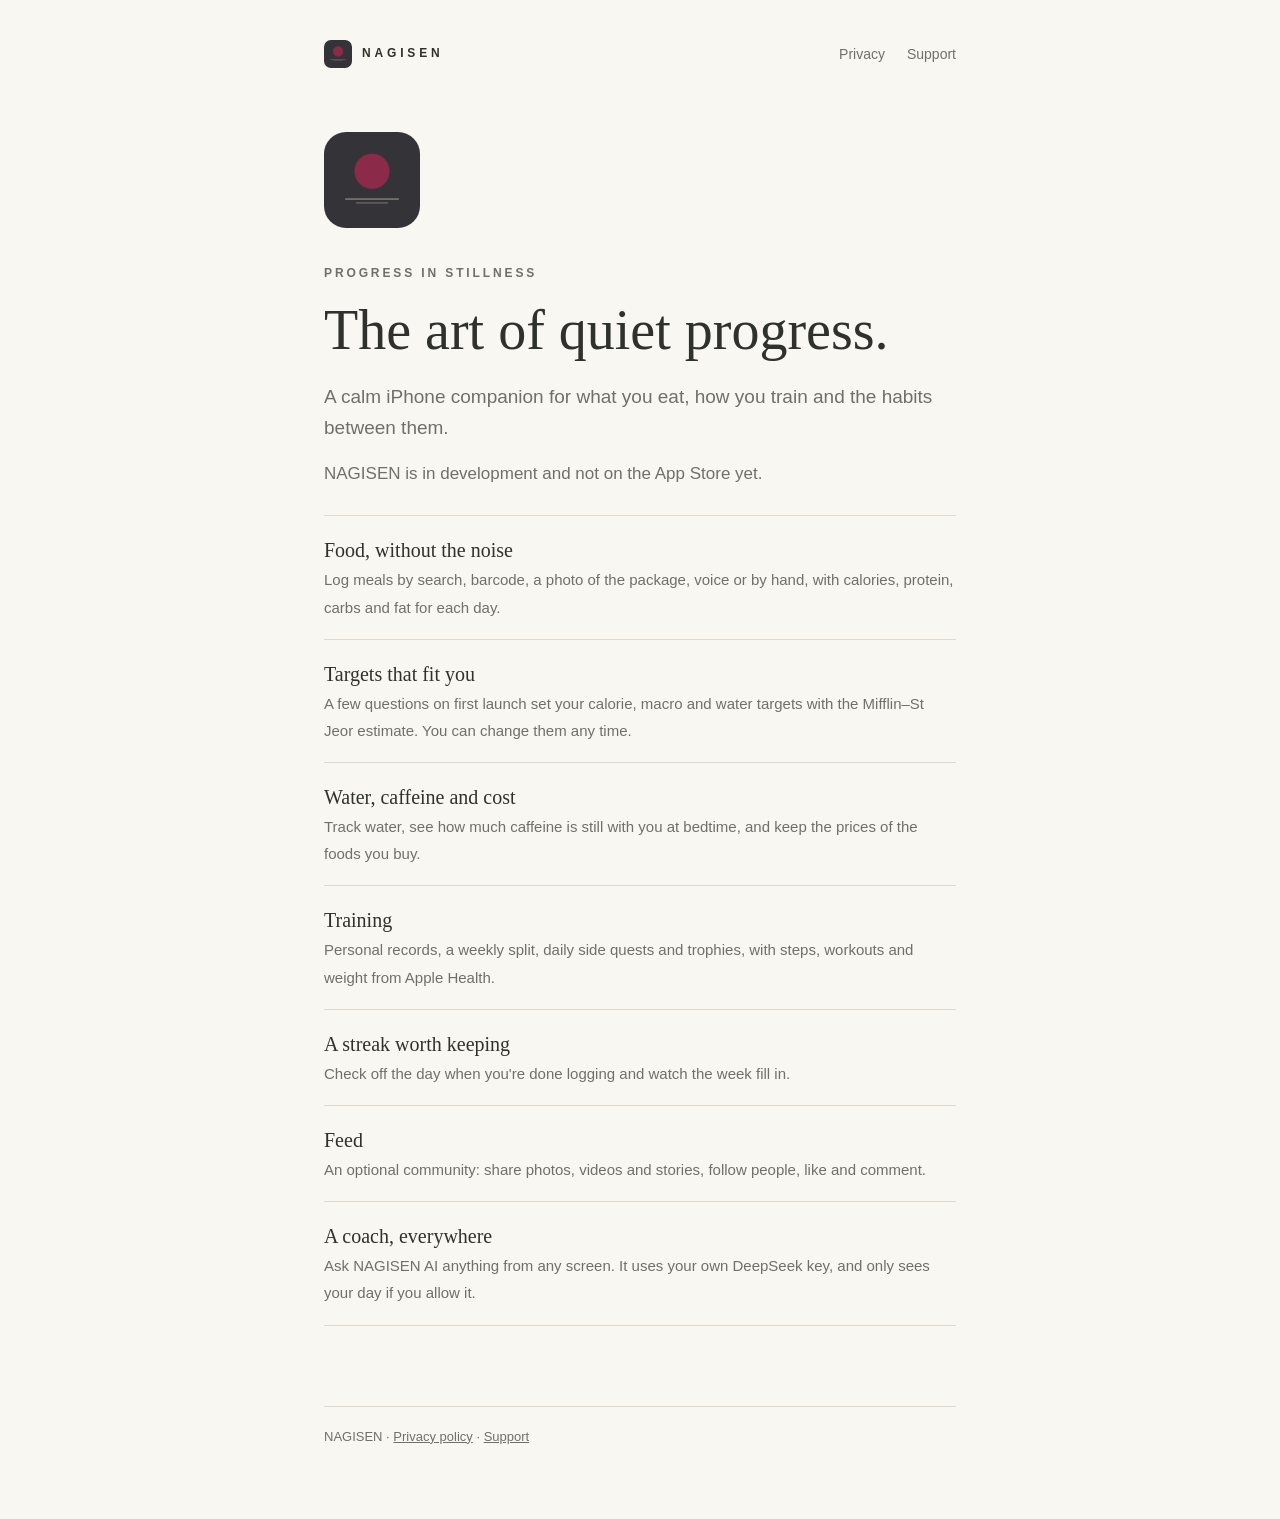
==== docs/index.html @ f02a7890 "Website for GitHub Pages: home, privacy policy, support Also corrects the Apple Health permission te" ====
<!doctype html>
<html lang="en">
<head>
  <meta charset="utf-8">
  <meta name="viewport" content="width=device-width, initial-scale=1">
  <title>NAGISEN</title>
  <meta name="description" content="NAGISEN is a quiet iPhone companion for food, training and the habits between them.">
  <link rel="icon" href="icon.png">
  <link rel="stylesheet" href="style.css">
</head>
<body>
  <div class="page">
    <nav>
      <a class="brand" href="./"><img src="icon.png" alt="">NAGISEN</a>
      <a href="privacy.html">Privacy</a>
      <a href="support.html">Support</a>
    </nav>

    <main>
      <img class="mark" src="icon.png" alt="The NAGISEN mark: a burgundy sun over two horizon lines">
      <p class="kicker">Progress in stillness</p>
      <h1>The art of quiet progress.</h1>
      <p class="lead">A calm iPhone companion for what you eat, how you train and the habits between them.</p>
      <p class="muted">NAGISEN is in development and not on the App Store yet.</p>

      <ul class="features">
        <li><strong>Food, without the noise</strong>
          <span>Log meals by search, barcode, a photo of the package, voice or by hand, with calories, protein, carbs and fat for each day.</span></li>
        <li><strong>Targets that fit you</strong>
          <span>A few questions on first launch set your calorie, macro and water targets with the Mifflin–St Jeor estimate. You can change them any time.</span></li>
        <li><strong>Water, caffeine and cost</strong>
          <span>Track water, see how much caffeine is still with you at bedtime, and keep the prices of the foods you buy.</span></li>
        <li><strong>Training</strong>
          <span>Personal records, a weekly split, daily side quests and trophies, with steps, workouts and weight from Apple Health.</span></li>
        <li><strong>A streak worth keeping</strong>
          <span>Check off the day when you're done logging and watch the week fill in.</span></li>
        <li><strong>Feed</strong>
          <span>An optional community: share photos, videos and stories, follow people, like and comment.</span></li>
        <li><strong>A coach, everywhere</strong>
          <span>Ask NAGISEN AI anything from any screen. It uses your own DeepSeek key, and only sees your day if you allow it.</span></li>
      </ul>
    </main>

    <footer>
      NAGISEN · <a href="privacy.html">Privacy policy</a> · <a href="support.html">Support</a>
    </footer>
  </div>
</body>
</html>
---- docs/style.css ----
:root {
  --paper: #F9F7F2;
  --surface: #FFFCF7;
  --ink: #2F322C;
  --muted: #716F69;
  --line: #E2D9CC;
  --accent: #8B2B49;
  --accent-text: #8B2B49;
}

@media (prefers-color-scheme: dark) {
  :root {
    --paper: #242427;
    --surface: #2C2C30;
    --ink: #F0E8DB;
    --muted: #B8B0A7;
    --line: #3E3D42;
    --accent: #8B2B49;
    --accent-text: #DC90A2;
  }
}

* { box-sizing: border-box; }

html { -webkit-text-size-adjust: 100%; }

body {
  margin: 0;
  background: var(--paper);
  color: var(--ink);
  font: 17px/1.6 -apple-system, BlinkMacSystemFont, "Helvetica Neue", Arial, sans-serif;
}

.page {
  max-width: 680px;
  margin: 0 auto;
  padding: 40px 24px 72px;
}

nav {
  display: flex;
  align-items: center;
  gap: 22px;
  margin-bottom: 64px;
  font-size: 14px;
}

nav .brand {
  display: flex;
  align-items: center;
  gap: 10px;
  margin-right: auto;
  color: var(--ink);
  text-decoration: none;
  font-weight: 600;
  letter-spacing: 0.32em;
  font-size: 12px;
}

nav .brand img { width: 28px; height: 28px; border-radius: 7px; }

nav a { color: var(--muted); text-decoration: none; }
nav a:hover, nav a[aria-current] { color: var(--ink); }

h1, h2, h3 {
  font-family: ui-serif, "New York", Georgia, "Times New Roman", serif;
  font-weight: 400;
  line-height: 1.2;
}

h1 { font-size: clamp(38px, 8vw, 56px); margin: 0 0 18px; }
h2 { font-size: 26px; margin: 52px 0 12px; }
h3 { font-size: 20px; margin: 30px 0 6px; }

.kicker {
  font-size: 12px;
  font-weight: 600;
  letter-spacing: 0.24em;
  text-transform: uppercase;
  color: var(--muted);
  margin: 0 0 14px;
}

.lead { font-size: 19px; color: var(--muted); margin: 0 0 8px; }

p, li { color: var(--ink); }
.muted { color: var(--muted); }

a { color: var(--accent-text); }

.mark {
  display: block;
  width: 96px;
  height: 96px;
  border-radius: 22px;
  margin-bottom: 36px;
}

.features {
  list-style: none;
  padding: 0;
  margin: 28px 0 0;
  border-top: 0.5px solid var(--line);
}

.features li {
  padding: 18px 0;
  border-bottom: 0.5px solid var(--line);
}

.features strong {
  display: block;
  font-family: ui-serif, "New York", Georgia, serif;
  font-weight: 400;
  font-size: 20px;
}

.features span { color: var(--muted); font-size: 15px; }

.panel {
  background: var(--surface);
  border: 0.5px solid var(--line);
  border-radius: 20px;
  padding: 22px 24px;
  margin: 28px 0;
}

ul.plain { padding-left: 20px; }
ul.plain li { margin: 6px 0; }

footer {
  margin-top: 80px;
  padding-top: 20px;
  border-top: 0.5px solid var(--line);
  font-size: 13px;
  color: var(--muted);
}

footer a { color: var(--muted); }
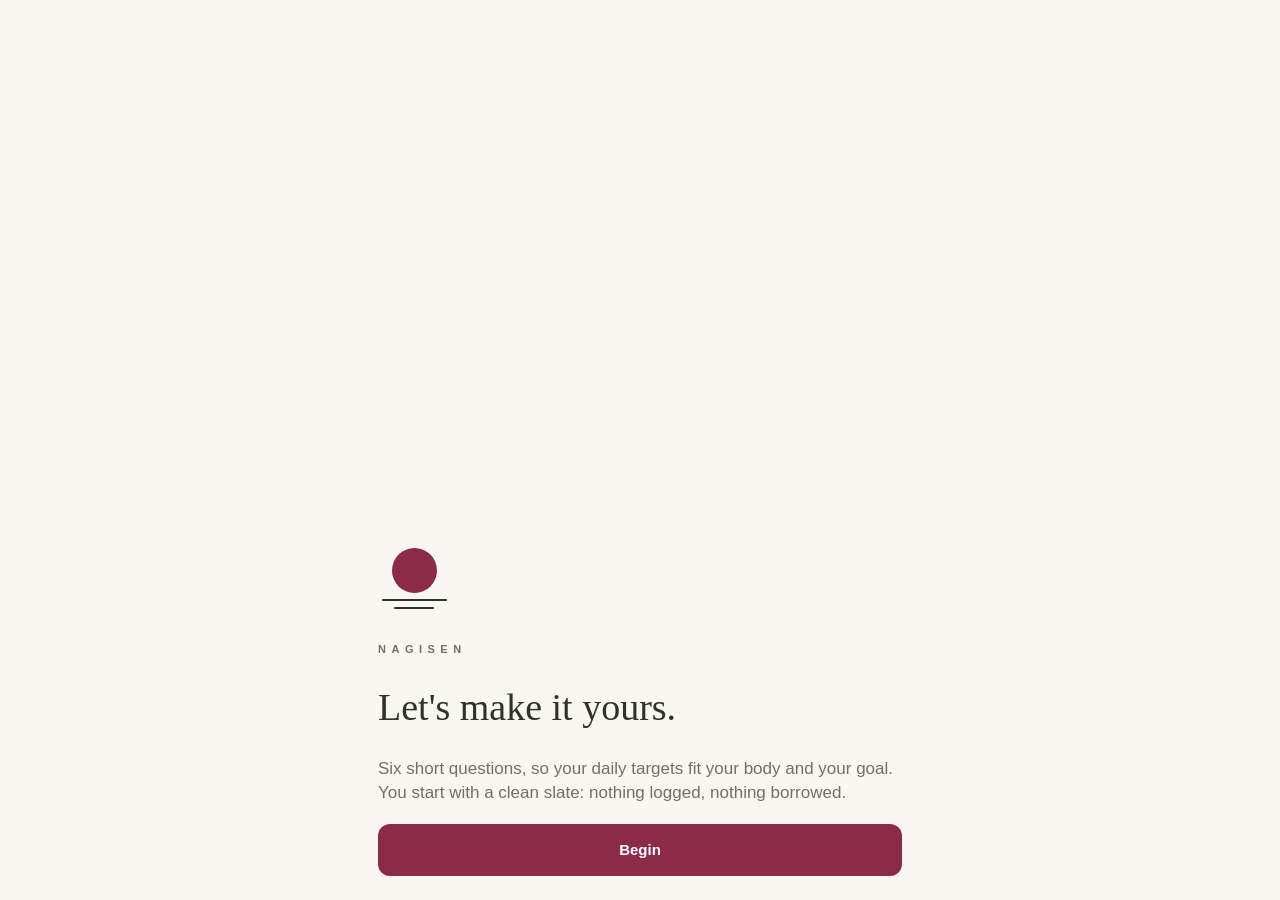
==== commit b40effdd: "NAGISEN web app on the homepage An installable web version (Add to Home Screen) with setup, the Dash" ====
--- a/docs/index.html
+++ b/docs/index.html
@@ -1,49 +1,24 @@
 <!doctype html>
-<html lang="en">
+<html lang="en" data-theme="dark">
 <head>
   <meta charset="utf-8">
-  <meta name="viewport" content="width=device-width, initial-scale=1">
+  <meta name="viewport" content="width=device-width, initial-scale=1, viewport-fit=cover">
   <title>NAGISEN</title>
-  <meta name="description" content="NAGISEN is a quiet iPhone companion for food, training and the habits between them.">
-  <link rel="icon" href="icon.png">
-  <link rel="stylesheet" href="style.css">
+  <meta name="description" content="NAGISEN: a quiet companion for food, training and the habits between them.">
+  <meta name="theme-color" content="#242427">
+  <meta name="apple-mobile-web-app-capable" content="yes">
+  <meta name="mobile-web-app-capable" content="yes">
+  <meta name="apple-mobile-web-app-status-bar-style" content="black-translucent">
+  <meta name="apple-mobile-web-app-title" content="NAGISEN">
+  <link rel="manifest" href="manifest.webmanifest">
+  <link rel="icon" href="icon-192.png">
+  <link rel="apple-touch-icon" href="apple-touch-icon.png">
+  <link rel="stylesheet" href="app.css">
+  <script type="importmap">{ "imports": { "preact": "./vendor/preact.js" } }</script>
+  <script type="module" src="js/main.js"></script>
 </head>
 <body>
-  <div class="page">
-    <nav>
-      <a class="brand" href="./"><img src="icon.png" alt="">NAGISEN</a>
-      <a href="privacy.html">Privacy</a>
-      <a href="support.html">Support</a>
-    </nav>
-
-    <main>
-      <img class="mark" src="icon.png" alt="The NAGISEN mark: a burgundy sun over two horizon lines">
-      <p class="kicker">Progress in stillness</p>
-      <h1>The art of quiet progress.</h1>
-      <p class="lead">A calm iPhone companion for what you eat, how you train and the habits between them.</p>
-      <p class="muted">NAGISEN is in development and not on the App Store yet.</p>
-
-      <ul class="features">
-        <li><strong>Food, without the noise</strong>
-          <span>Log meals by search, barcode, a photo of the package, voice or by hand, with calories, protein, carbs and fat for each day.</span></li>
-        <li><strong>Targets that fit you</strong>
-          <span>A few questions on first launch set your calorie, macro and water targets with the Mifflin–St Jeor estimate. You can change them any time.</span></li>
-        <li><strong>Water, caffeine and cost</strong>
-          <span>Track water, see how much caffeine is still with you at bedtime, and keep the prices of the foods you buy.</span></li>
-        <li><strong>Training</strong>
-          <span>Personal records, a weekly split, daily side quests and trophies, with steps, workouts and weight from Apple Health.</span></li>
-        <li><strong>A streak worth keeping</strong>
-          <span>Check off the day when you're done logging and watch the week fill in.</span></li>
-        <li><strong>Feed</strong>
-          <span>An optional community: share photos, videos and stories, follow people, like and comment.</span></li>
-        <li><strong>A coach, everywhere</strong>
-          <span>Ask NAGISEN AI anything from any screen. It uses your own DeepSeek key, and only sees your day if you allow it.</span></li>
-      </ul>
-    </main>
-
-    <footer>
-      NAGISEN · <a href="privacy.html">Privacy policy</a> · <a href="support.html">Support</a>
-    </footer>
-  </div>
+  <div id="app"></div>
+  <noscript><p style="padding:24px">NAGISEN needs JavaScript. <a href="about.html">About NAGISEN</a></p></noscript>
 </body>
 </html>
--- a/docs/app.css
+++ b/docs/app.css
@@ -0,0 +1,282 @@
+/* NAGISEN on the web: grey, black and burgundy; macros keep their own colors. */
+:root {
+  --paper: #F9F7F2;
+  --surface: #FFFCF7;
+  --ink: #2F322C;
+  --muted: #716F69;
+  --line: #E2D9CC;
+  --accent: #8B2B49;
+  --red: #8B2B49;
+  --accent-text: #8B2B49;
+  --danger: #A3364F;
+  --protein: #377F77;
+  --carbs: #B57726;
+  --fat: #7E6394;
+  --panel: rgba(47, 50, 44, 0.035);
+  --hair: rgba(47, 50, 44, 0.10);
+  --serif: ui-serif, "New York", Georgia, "Times New Roman", serif;
+  --sans: -apple-system, BlinkMacSystemFont, "Helvetica Neue", Arial, sans-serif;
+  color-scheme: light;
+}
+
+:root[data-theme="dark"] {
+  --paper: #242427;
+  --surface: #343438;
+  --ink: #F0E8DB;
+  --muted: #B8B0A7;
+  --line: #555258;
+  --accent: #8B2B49;
+  --red: #C85E7C;
+  --accent-text: #DC90A2;
+  --danger: #D88498;
+  --protein: #80C9BC;
+  --carbs: #E1B76E;
+  --fat: #BCA2D1;
+  --panel: rgba(240, 232, 219, 0.035);
+  --hair: rgba(240, 232, 219, 0.10);
+  color-scheme: dark;
+}
+
+* { box-sizing: border-box; -webkit-tap-highlight-color: transparent; }
+html, body { margin: 0; height: 100%; }
+body {
+  background: var(--paper);
+  color: var(--ink);
+  font: 17px/1.45 var(--sans);
+  -webkit-font-smoothing: antialiased;
+  overscroll-behavior-y: none;
+}
+button { font: inherit; color: inherit; background: none; border: 0; padding: 0; cursor: pointer; }
+input, textarea, select { font: inherit; color: inherit; }
+a { color: var(--accent-text); }
+
+.serif { font-family: var(--serif); font-weight: 400; }
+.muted { color: var(--muted); }
+.accent { color: var(--accent-text); }
+.danger { color: var(--danger); }
+.small { font-size: 13px; }
+.caption { font-size: 12px; color: var(--muted); }
+.kicker { font-size: 11px; font-weight: 600; letter-spacing: 0.22em; text-transform: uppercase; color: var(--muted); }
+.row { display: flex; align-items: center; gap: 12px; }
+.spread { display: flex; align-items: center; justify-content: space-between; gap: 12px; }
+.stack { display: flex; flex-direction: column; gap: 14px; }
+.grow { flex: 1; min-width: 0; }
+.center { text-align: center; }
+.hidden { display: none !important; }
+
+/* Screens */
+#app { min-height: 100%; }
+.screen {
+  max-width: 560px;
+  margin: 0 auto;
+  padding: calc(env(safe-area-inset-top) + 18px) 18px calc(env(safe-area-inset-bottom) + 120px);
+  display: flex;
+  flex-direction: column;
+  gap: 18px;
+  animation: rise 0.28s ease-out;
+}
+@keyframes rise { from { opacity: 0; transform: translateY(6px); } to { opacity: 1; transform: none; } }
+
+.heading { display: flex; flex-direction: column; gap: 6px; margin-bottom: 4px; }
+.heading .kicker { display: flex; align-items: center; gap: 8px; }
+.heading .kicker::before { content: ""; width: 9px; height: 9px; border-radius: 50%; background: var(--red); }
+.heading h1 { font: 400 34px/1.1 var(--serif); margin: 0; }
+
+.panel {
+  background: var(--panel);
+  border: 0.5px solid var(--hair);
+  border-radius: 22px;
+  padding: 18px;
+}
+.panel.tight { padding: 0 18px; }
+.divider { height: 0.5px; background: var(--hair); border: 0; margin: 0; }
+.list > * + * { border-top: 0.5px solid var(--hair); }
+.list-row { display: flex; align-items: center; gap: 12px; min-height: 54px; padding: 8px 0; width: 100%; text-align: left; }
+
+h2.section { font-size: 11px; font-weight: 600; letter-spacing: 0.22em; text-transform: uppercase; color: var(--muted); margin: 8px 2px -6px; }
+
+/* Buttons and fields */
+.primary {
+  width: 100%; height: 52px; border-radius: 12px;
+  background: var(--accent); color: #fff; font-weight: 600; font-size: 15px;
+}
+.primary:disabled { background: color-mix(in srgb, var(--muted) 45%, transparent); }
+.link { color: var(--accent-text); font-weight: 600; font-size: 15px; }
+.chip {
+  display: inline-flex; align-items: center; gap: 6px; height: 34px; padding: 0 14px;
+  border-radius: 17px; border: 0.5px solid var(--hair); background: var(--panel); font-size: 14px;
+}
+.chip.on { border-color: var(--red); color: var(--accent-text); }
+.icon-btn {
+  width: 40px; height: 40px; border-radius: 50%; display: inline-grid; place-items: center;
+  border: 0.5px solid var(--hair); background: var(--panel);
+}
+.field {
+  width: 100%; min-height: 44px; padding: 10px 14px; border-radius: 12px;
+  background: var(--panel); border: 0.5px solid var(--hair); outline: none;
+}
+.field:focus { border-color: var(--red); }
+textarea.field { resize: none; }
+.plain-input { width: 100%; background: none; border: 0; outline: none; padding: 12px 0; }
+select.field { appearance: none; }
+
+svg.i { width: 20px; height: 20px; stroke: currentColor; fill: none; stroke-width: 1.6; stroke-linecap: round; stroke-linejoin: round; flex: none; }
+svg.i.sm { width: 16px; height: 16px; }
+
+/* Bottom glass menu */
+.dock {
+  position: fixed; left: 0; right: 0; bottom: calc(env(safe-area-inset-bottom) + 10px);
+  display: flex; justify-content: center; gap: 10px; padding: 0 14px; z-index: 20; pointer-events: none;
+}
+.dock-fade {
+  position: fixed; left: 0; right: 0; bottom: 0; height: 130px; z-index: 19; pointer-events: none;
+  background: linear-gradient(to bottom, transparent, color-mix(in srgb, var(--paper) 78%, transparent) 55%, color-mix(in srgb, var(--paper) 92%, transparent));
+}
+.dock nav, .dock .coach {
+  pointer-events: auto;
+  background: color-mix(in srgb, var(--surface) 55%, transparent);
+  backdrop-filter: blur(18px) saturate(1.4); -webkit-backdrop-filter: blur(18px) saturate(1.4);
+  border: 0.5px solid var(--hair);
+  box-shadow: 0 10px 30px rgba(0, 0, 0, 0.18);
+}
+.dock nav { display: flex; padding: 6px; border-radius: 34px; gap: 2px; }
+.dock nav button {
+  display: flex; flex-direction: column; align-items: center; gap: 3px;
+  width: min(72px, calc((100vw - 132px) / 4)); height: 56px; justify-content: center; border-radius: 28px; font-size: 11px;
+}
+.dock nav button.on { color: var(--accent-text); background: color-mix(in srgb, var(--accent) 18%, transparent); }
+.dock .coach { flex: none; width: 68px; height: 68px; border-radius: 50%; display: grid; place-items: center; color: var(--accent-text); }
+
+/* Sheets: pages that open over the current screen */
+.sheet {
+  position: fixed; inset: 0; z-index: 40; background: var(--paper); overflow-y: auto;
+  animation: fade-in 0.22s ease-out;
+}
+@keyframes fade-in { from { opacity: 0; transform: scale(0.985); } to { opacity: 1; transform: none; } }
+.sheet-bar {
+  position: sticky; top: 0; z-index: 2; background: var(--paper);
+  display: grid; grid-template-columns: 1fr auto 1fr; align-items: center;
+  padding: calc(env(safe-area-inset-top) + 10px) 14px 8px;
+}
+.sheet-bar h2 { font: 400 18px var(--serif); margin: 0; text-align: center; white-space: nowrap; overflow: hidden; text-overflow: ellipsis; max-width: 60vw; }
+.sheet-bar .close { width: 34px; height: 34px; border-radius: 50%; border: 0.5px solid var(--hair); display: grid; place-items: center; }
+.sheet-bar .end { justify-self: end; display: flex; align-items: center; gap: 6px; }
+.pill {
+  height: 32px; padding: 0 16px; border-radius: 16px; font-size: 13px; font-weight: 600; letter-spacing: 0.02em;
+  background: var(--accent); color: #fff;
+}
+.pill:disabled { background: none; color: var(--muted); border: 0.5px solid var(--hair); }
+.sheet-body { max-width: 560px; min-height: calc(100dvh - 64px - env(safe-area-inset-top)); margin: 0 auto; padding: 12px 20px calc(env(safe-area-inset-bottom) + 40px); display: flex; flex-direction: column; gap: 18px; }
+
+/* Drop-down menu, anchored to its button */
+.menu-wrap { position: relative; }
+.menu {
+  position: absolute; right: 0; top: calc(100% + 6px); z-index: 30; width: 270px;
+  background: var(--surface); border: 0.5px solid var(--hair); border-radius: 22px; padding: 14px 18px 6px;
+  box-shadow: 0 18px 50px rgba(0, 0, 0, 0.28); animation: fade-in 0.16s ease-out; text-align: left;
+}
+.menu .kicker { margin-bottom: 4px; }
+.menu button { display: flex; align-items: center; gap: 14px; width: 100%; min-height: 52px; font-size: 16px; }
+.menu button + button { border-top: 0.5px solid var(--hair); }
+.menu .ring { width: 32px; height: 32px; border-radius: 50%; border: 0.5px solid color-mix(in srgb, currentColor 30%, transparent); display: grid; place-items: center; }
+.menu-scrim { position: fixed; inset: 0; z-index: 29; }
+
+/* Centered dialog */
+.dialog-scrim {
+  position: fixed; inset: 0; z-index: 60; background: rgba(0, 0, 0, 0.5);
+  display: grid; place-items: center; padding: 20px; animation: fade 0.2s ease-out;
+}
+@keyframes fade { from { opacity: 0; } to { opacity: 1; } }
+.dialog {
+  width: 300px; background: var(--surface); border: 0.5px solid var(--hair); border-radius: 26px; overflow: hidden;
+  animation: pop 0.22s ease-out; text-align: center;
+}
+@keyframes pop { from { opacity: 0; transform: scale(0.94); } to { opacity: 1; transform: none; } }
+.dialog .body { padding: 26px 24px 20px; }
+.dialog h3 { font: 400 21px var(--serif); margin: 0 0 8px; }
+.dialog p { margin: 0; font-size: 14px; color: var(--muted); }
+.dialog button { display: block; width: 100%; min-height: 52px; border-top: 0.5px solid var(--hair); color: var(--accent-text); font-size: 17px; }
+.dialog button.destructive { color: var(--danger); }
+.dialog button.cancel { color: var(--muted); }
+
+/* Dashboard pieces */
+.ring-wrap { position: relative; width: 104px; height: 104px; flex: none; }
+.ring-wrap > svg { width: 100%; height: 100%; transform: rotate(-90deg); }
+.ring-wrap .mid { position: absolute; inset: 0; display: grid; place-items: center; color: var(--accent-text); }
+.big-number { font: 400 56px/1 var(--serif); }
+.macro-grid { display: grid; grid-template-columns: repeat(3, 1fr); gap: 14px; }
+.macro-grid .value { font: 400 26px var(--serif); }
+.bar { height: 4px; border-radius: 2px; background: var(--hair); overflow: hidden; }
+.bar > div { height: 100%; border-radius: 2px; }
+.toggle {
+  width: 52px; height: 32px; border-radius: 16px; background: color-mix(in srgb, var(--muted) 40%, transparent);
+  position: relative; transition: background 0.2s; flex: none;
+}
+.toggle::after {
+  content: ""; position: absolute; top: 3px; left: 3px; width: 26px; height: 26px; border-radius: 50%;
+  background: #fff; transition: transform 0.2s; box-shadow: 0 1px 3px rgba(0, 0, 0, 0.2);
+}
+.toggle.on { background: var(--red); }
+.toggle.on::after { transform: translateX(20px); }
+.week { display: grid; grid-template-columns: repeat(7, 1fr); gap: 4px; text-align: center; }
+.week .dot { width: 30px; height: 30px; margin: 0 auto 4px; border-radius: 50%; border: 0.5px solid var(--line); display: grid; place-items: center; }
+.week .dot.done { background: var(--red); border-color: var(--red); color: #fff; }
+
+/* Choice rows (setup and pickers) */
+.choice {
+  display: flex; align-items: center; justify-content: space-between; gap: 14px; width: 100%;
+  min-height: 64px; padding: 12px 18px; border-radius: 18px; text-align: left;
+  background: var(--panel); border: 0.5px solid var(--hair);
+}
+.choice.on { border-color: color-mix(in srgb, var(--accent-text) 60%, transparent); }
+.radio { width: 22px; height: 22px; border-radius: 50%; border: 0.75px solid var(--hair); position: relative; flex: none; }
+.choice.on .radio { border-color: var(--accent-text); }
+.choice.on .radio::after { content: ""; position: absolute; inset: 5px; border-radius: 50%; background: var(--accent-text); }
+
+/* Feed */
+.post { display: flex; flex-direction: column; gap: 8px; padding-bottom: 18px; }
+.post .media { width: calc(100% + 36px); margin: 0 -18px; background: var(--panel); max-height: 72vh; object-fit: cover; display: block; }
+.post .text { font: 400 19px/1.45 var(--serif); white-space: pre-wrap; }
+.avatar { border-radius: 50%; object-fit: cover; background: var(--panel); display: grid; place-items: center; flex: none; position: relative; font-family: var(--serif); }
+.tabs { display: grid; grid-template-columns: 1fr 1fr; border-bottom: 0.5px solid var(--hair); }
+.tabs button { height: 44px; font-weight: 600; color: var(--muted); border-bottom: 1.5px solid transparent; }
+.tabs button.on { color: var(--ink); border-color: var(--ink); }
+.grid3 { display: grid; grid-template-columns: repeat(3, 1fr); gap: 2px; margin: 0 -18px; }
+.grid3 > * { aspect-ratio: 4 / 5; background: var(--panel); overflow: hidden; display: grid; place-items: center; font: 12px var(--serif); padding: 6px; }
+.grid3 img { width: 100%; height: 100%; object-fit: cover; }
+.enji-name {
+  background: linear-gradient(90deg, #B04A66 30%, #D9B36A 50%, #B04A66 70%);
+  background-size: 300% 100%; -webkit-background-clip: text; background-clip: text; color: transparent;
+  animation: sheen 3.5s linear infinite; filter: drop-shadow(0 0 5px rgba(176, 74, 102, 0.6));
+}
+@keyframes sheen { from { background-position: 100% 0; } 63%, to { background-position: 0 0; } }
+
+/* Coach */
+.bubble { max-width: 85%; padding: 10px 14px; border-radius: 18px; white-space: pre-wrap; }
+.bubble.me { align-self: flex-end; background: var(--accent); color: #fff; border-bottom-right-radius: 6px; }
+.bubble.them { align-self: flex-start; font: 400 17px/1.5 var(--serif); padding-left: 0; }
+
+/* Setup */
+.progress { display: flex; gap: 5px; flex: 1; }
+.progress span { height: 2px; flex: 1; border-radius: 1px; background: var(--hair); }
+.progress span.on { background: var(--accent-text); }
+.mark { width: 72px; height: 72px; display: flex; flex-direction: column; align-items: center; gap: 6px; }
+.mark .sun { width: 45px; height: 45px; border-radius: 50%; background: #8B2B49; }
+.mark .l1 { width: 65px; height: 2.5px; border-radius: 2px; background: var(--ink); }
+.mark .l2 { width: 40px; height: 1.6px; border-radius: 2px; background: var(--ink); }
+
+/* Intro: the logo draws itself once per visit */
+.intro { position: fixed; inset: 0; z-index: 100; background: var(--paper); display: grid; place-items: center; animation: intro-out 0.6s ease-in 2.3s forwards; }
+.intro .mark { width: 160px; height: 200px; gap: 12px; }
+.intro .sunbox { width: 160px; height: 128px; overflow: hidden; display: flex; justify-content: center; align-items: flex-end; }
+.intro .sun { width: 84px; height: 84px; margin-bottom: 22px; animation: sunrise 1.1s cubic-bezier(.2,.8,.2,1) 0.35s both; }
+.intro .l1 { width: 128px; animation: spread 0.7s ease-out both; }
+.intro .l2 { width: 76px; animation: spread 0.7s ease-out 0.1s both; }
+.intro .name { font-size: 13px; letter-spacing: 0.55em; margin-top: 30px; margin-right: -0.55em; animation: fade 0.6s ease-out 1.25s both; }
+@keyframes sunrise { from { transform: translateY(110px); } to { transform: none; } }
+@keyframes spread { from { transform: scaleX(0); } to { transform: none; } }
+@keyframes intro-out { to { opacity: 0; visibility: hidden; } }
+@media (prefers-reduced-motion: reduce) {
+  *, *::before, *::after { animation-duration: 0.01ms !important; animation-delay: 0s !important; }
+  .intro { animation: intro-out 0.3s ease-in 0.6s forwards !important; }
+}
